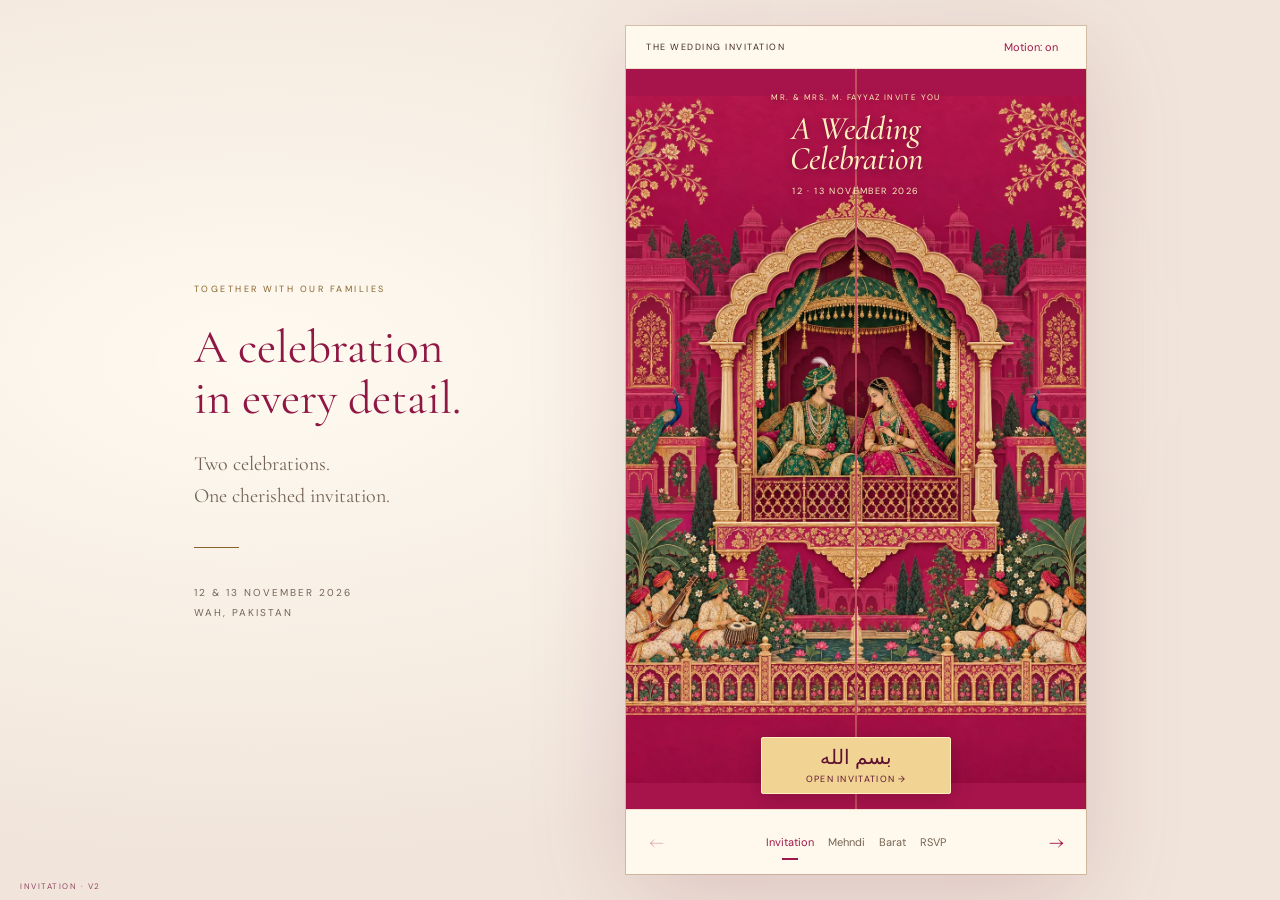
==== index.html @ 0a070c9f "Publish wedding invitation with and without Walima" ====
<!doctype html>
<html lang="en"><head><meta charset="utf-8"><meta name="viewport" content="width=device-width,initial-scale=1,viewport-fit=cover"><meta name="theme-color" content="#531d31"><meta name="description" content="With joy, Mr. & Mrs. M. Fayyaz invite you to celebrate. Mehndi, 12 November; Barat, 13 November 2026. Wah, Pakistan."><title>Awais Shakeel · Mehndi & Barat · 12–13 November 2026</title><meta name="robots" content="noindex, nofollow"><meta property="og:type" content="website"><meta property="og:title" content="You are invited · 12 & 13 November 2026"><meta property="og:description" content="Join the Fayyaz family for Mehndi and Barat celebrations in Wah, Pakistan."><meta property="og:image" content="https://ahsanrj-portfolio.github.io/awais-wedding-invitation/royal-cover-v2.webp"><meta property="og:image:alt" content="Magenta and gold royal miniature wedding illustration"><meta name="twitter:card" content="summary_large_image"><link rel="icon" href="favicon.svg" type="image/svg+xml"><link rel="canonical" href="https://ahsanrj-portfolio.github.io/awais-wedding-invitation/"><noscript><style>.opening,.navigation,.toolbar button,.primary[data-go],button[data-calendar],#replay{display:none!important}.invitation{height:auto!important}.book{min-height:600px}.page,.page[hidden]{position:relative!important;display:block!important;min-height:650px}.intro-copy{min-height:650px}</style></noscript><link rel="stylesheet" href="style.css"><link rel="stylesheet" href="visual-theme-v2.css"><link rel="preload" as="image" href="royal-cover-v2.webp"><link rel="stylesheet" href="motion.css"><link rel="stylesheet" href="barat-film.css"></head><body>
<div class="desktop-note"><span class="small">TOGETHER WITH OUR FAMILIES</span><h2>A celebration<br>in every detail.</h2><p>Two celebrations.<br>One cherished invitation.</p><span class="line"></span><p class="date-note">12 & 13 NOVEMBER 2026<br>WAH, PAKISTAN</p></div>
<main class="invitation" aria-label="Wedding invitation">
<header class="toolbar"><span class="brand">THE WEDDING INVITATION</span><button id="motion" class="text-button" aria-pressed="false">Motion: on</button></header>
<div class="book" id="book">
<section class="page intro" id="page-0" aria-labelledby="title-0"><div class="welcome-note"><p class="blessing">In the name of Allah,<br>the Most Beneficent, the Most Merciful</p><p class="hosts">Mr. & Mrs. M. Fayyaz</p><p class="invite-line">joyfully invite you to celebrate the wedding of</p></div><div class="floral-poster"><img src="floral-couple.jpg" alt="Illustrated wedding couple on a lavish red floral stage, with hanging pink flowers and chandeliers"><div class="intro-copy"><h1 id="title-0" tabindex="-1">D/o Fayyaz <span class="amp">&</span><br>Awais Shakeel</h1><p class="parentage">S/o M. Shakeel</p><p class="wedding-dates">12 & 13 November 2026</p></div></div><div class="intro-cta"><p>With your presence, our joy is complete.</p><button class="primary" data-go="1">Explore the celebrations <span>→</span></button></div></section>
<section class="page event mehndi" id="page-1" hidden aria-labelledby="title-1"><div class="event-poster mehndi-poster"><img src="mehndi-original.jpg" alt="Colourful Mehndi illustration with hanging floral baskets, orange drapes, pink backdrop, a seated couple and dhol players"><div class="poster-copy"><p class="eyebrow">THE FIRST CELEBRATION</p><h2 id="title-1" tabindex="-1">Mehndi</h2><p class="script-sub">An evening of colour & joy</p><p class="poster-date">Thursday · 12 November 2026</p><p class="poster-time">Mehndi · 7:00 PM<br>Dinner · 8:00 PM</p><p class="poster-venue">Al-Maida Marriage Hall<br><small>Jhang Bahtar Road, Wah</small></p></div></div><div class="event-content"><p class="programme">PROGRAMME · IN SHA ALLAH</p><dl class="schedule"><div><dt>Mehndi</dt><dd>7:00 PM</dd></div><div><dt>Dinner</dt><dd>8:00 PM</dd></div></dl><span aria-hidden="true" class="ornament">✧</span><p class="eyebrow">THE VENUE</p><h3>Al-Maida Marriage Hall</h3><p class="address">Jhang Bahtar Road, Wah</p><div class="actions"><button class="primary" data-calendar="0">Add to calendar <span>↗</span></button><a class="secondary" target="_blank" rel="noopener" href="https://www.google.com/maps/search/?api=1&query=Al-Maida%20Marriage%20Hall%20Jhang%20Bahtar%20Road%20Wah">Find venue ↗</a></div><p class="micro">Times in Pakistan Standard Time · Maps opens a venue search</p></div></section>
<section class="page event barat" id="page-2" hidden aria-labelledby="title-2"><div class="barat-film"><h2 id="title-2" tabindex="-1" class="scene-heading">Baraat Welcome</h2><video id="barat-video" muted loop playsinline preload="none" poster="barat-procession-poster.jpg" aria-label="Animated wedding procession beneath a maroon and gold palace arch"><source src="barat-procession.mp4" type="video/mp4"></video><div class="foreground-ground" aria-hidden="true"></div><img class="foreground-bride" src="bride-red-foreground.png" alt="Bride seen from behind wearing a deep red lehenga with ornate gold embroidery"><button class="barat-video-control" id="barat-video-control">Play scene ▷</button></div><div class="event-content"><p class="barat-event-date">Friday · 13 November 2026</p><p class="programme">PROGRAMME · IN SHA ALLAH</p><dl class="schedule"><div><dt>Arrival of Barat</dt><dd>12:00 PM</dd></div><div><dt>Lunch</dt><dd>1:00 PM</dd></div><div><dt>Rukhsati</dt><dd>3:00 PM</dd></div></dl><span aria-hidden="true" class="ornament">✧</span><p class="eyebrow">THE VENUE</p><h3>Kallisto Grand Marquee</h3><p class="address">Jhang Bahtar Road, Wah</p><div class="actions"><button class="primary" data-calendar="1">Add to calendar <span>↗</span></button><a class="secondary" target="_blank" rel="noopener" href="https://www.google.com/maps/search/?api=1&query=Kallisto%20Grand%20Marquee%20Jhang%20Bahtar%20Road%20Wah">Find venue ↗</a></div><p class="micro">Times in Pakistan Standard Time · Maps opens a venue search</p></div></section>
<section class="page rsvp" id="page-3" hidden aria-labelledby="title-3"><div class="rsvp-content"><span class="eyebrow">WE LOOK FORWARD TO WELCOMING YOU</span><h2 id="title-3" tabindex="-1">With love,<br>our family</h2><img class="couple" src="couple.jpg" alt="Illustration of a bride in maroon and gold and a groom in a black sherwani dancing together"><p class="programme">R.S.V.P.</p><div class="contacts"><a href="tel:+923005140269"><span>M. Fayyaz</span><small>0300-5140269</small><b aria-hidden="true">↗</b></a><a href="tel:+923365899009"><span>M. Ahsan</span><small>0336-5899009</small><b aria-hidden="true">↗</b></a></div><p class="looking">Looking forward</p><p class="family">M. Riaz · M. Imran · M. Ijaz</p><button id="replay" class="text-button">↺ Replay the opening</button></div></section>
<div id="opening" class="opening"><div class="cover-art" role="img" aria-label="Magenta and antique-gold miniature invitation cover with a royal couple in an emerald jharokha and wedding musicians"></div><div class="opening-copy"><p class="eyebrow">MR. & MRS. M. FAYYAZ INVITE YOU</p><h2>A Wedding<br>Celebration</h2><p>12 · 13 NOVEMBER 2026</p></div><button id="open" class="seal" aria-label="Open the wedding invitation"><span>بسم الله</span><small>OPEN INVITATION →</small></button></div>
</div><footer class="navigation"><button id="back" aria-label="Previous card">←</button><nav aria-label="Invitation cards"><button data-go="0" aria-current="page">Invitation</button><button data-go="1">Mehndi</button><button data-go="2">Barat</button><button data-go="3">RSVP</button></nav><button id="next" aria-label="Next card">→</button></footer><div class="status" role="status" aria-live="polite" id="status"></div>
</main><span class="build">INVITATION · V2</span><script src="app.js"></script><script src="motion.js"></script><script src="barat-film.js"></script></body></html>
---- style.css ----
@import url('https://fonts.googleapis.com/css2?family=Cormorant+Garamond:ital,wght@0,400;0,500;0,600;1,400;1,500&family=DM+Sans:wght@400;500;600&display=swap');
:root{--wine:#63283a;--ink:#402d28;--gold:#9d7944;--paper:#faf3e7;--sans:'DM Sans',Arial,sans-serif;--serif:'Cormorant Garamond',Georgia,serif}*{box-sizing:border-box}body{margin:0;color:var(--ink);background:#eee5d8;font-family:var(--serif);min-height:100vh;min-height:100dvh;display:flex;align-items:center;justify-content:center;gap:8vw;padding:26px;background-image:radial-gradient(ellipse at 20% 50%,#fffcf5 0%,transparent 60%)}button,a{-webkit-tap-highlight-color:transparent}button{cursor:pointer;font:inherit}button:focus-visible,a:focus-visible{outline:3px solid #b77a25;outline-offset:4px}button:disabled{opacity:.3;cursor:default}a{color:inherit}button{touch-action:manipulation}h1,h2,h3,p{margin:0}h1:focus,h2:focus{outline:none}.desktop-note{width:330px;align-self:center}.small,.eyebrow,.brand,.programme,.location-label,.date-note,.micro,.build{font-family:var(--sans)}.small{font-size:9px;letter-spacing:2.5px;color:var(--gold)}.desktop-note h2{font-size:47px;line-height:1.08;font-weight:400;margin:25px 0;color:var(--wine)}.desktop-note p{font-size:20px;line-height:1.6;color:#806f62}.line{display:block;width:45px;height:1px;background:var(--gold);margin:35px 0}.desktop-note .date-note{font-size:10px;letter-spacing:2px;line-height:2}.invitation{position:relative;width:460px;max-width:100%;height:min(900px,calc(100dvh - 52px));min-height:0;background:var(--paper);box-shadow:0 24px 90px #39221826,0 0 0 1px #a1855740;display:flex;flex-direction:column}.toolbar{height:43px;flex-shrink:0;padding:0 20px;display:flex;justify-content:space-between;align-items:center;border-bottom:1px solid #9c7b4433;background:#fbf6ed}.brand{font-size:8px;letter-spacing:1.5px}.text-button{border:0;background:none;font-family:var(--sans);font-size:10px;min-height:44px;color:var(--wine);padding:8px}.book{position:relative;flex:1;min-height:0;perspective:1400px;background:var(--paper)}.page{position:absolute;inset:0;overflow:auto;overscroll-behavior:contain;background-color:var(--paper);scrollbar-width:thin;scrollbar-color:#bca47a transparent}.page[hidden]{display:none}.intro{background-image:url('courtyard.webp');background-size:100% 100%;text-align:center}.intro-copy{padding:21% 14% 26%;min-height:100%;display:flex;align-items:center;flex-direction:column}.blessing{font-size:10px;line-height:1.5;letter-spacing:.7px;text-transform:uppercase;max-width:230px}.hosts{font-size:20px;margin-top:24px;font-weight:600}.invite-line{font-size:13px;margin:8px -4px 18px}.intro h1{font-size:44px;line-height:.96;letter-spacing:-1.5px;color:var(--wine);font-weight:500}.amp{display:block;font-size:30px;font-style:italic;color:var(--gold);margin:7px}.parentage{font-size:14px;margin-top:11px}.flourish{font-size:32px;color:var(--gold);margin:10px 0 4px}.wedding-dates{font-size:21px}.location-label{font-size:8px;letter-spacing:2px;margin-top:9px}.primary{border:1px solid var(--wine);background:var(--wine);color:#fff8e9;min-height:46px;padding:12px 20px;display:inline-flex;align-items:center;justify-content:center;gap:16px;text-decoration:none;font:11px var(--sans);letter-spacing:.2px;transition:background .2s}.primary:hover{background:#82384e}.intro .primary{margin-top:23px;padding:12px 14px;font-size:10px}.intro-bottom{position:absolute;bottom:20px;left:0;right:0;font-size:12px;font-style:italic}.navigation{height:65px;flex-shrink:0;background:#fcf7ee;border-top:1px solid #b79b733d;display:flex;align-items:center;justify-content:space-between;padding:4px 8px}.navigation>button{width:36px;min-height:44px;background:none;border:0;font-size:23px;color:var(--wine)}nav{display:flex;gap:4px}nav button{position:relative;border:0;background:transparent;font:10px var(--sans);min-height:44px;padding:10px;color:#968474}nav button[aria-current]{color:var(--wine)}nav button[aria-current]:after{content:'';width:16px;height:2px;background:var(--wine);position:absolute;bottom:4px;left:calc(50% - 8px)}.event{background-image:linear-gradient(#fbf5eae8,#fbf5eae8),url('courtyard.webp');background-size:cover;text-align:center;padding:24px}.event:before{content:'';position:absolute;inset:12px;border:1px solid #a98a5f66;pointer-events:none}.event-content{position:relative;padding:22px 12px 20px}.eyebrow{font-size:8px;letter-spacing:1.7px;line-height:1.7;color:var(--gold)}.event h2{font-size:65px;line-height:1;font-weight:400;font-style:italic;margin:14px 0 4px}.script-sub{font-size:17px;font-style:italic;color:#8f775e}.mehndi{--wine:#425b40}.date-block{display:flex;align-items:center;justify-content:center;gap:20px;border-top:1px solid #ad91664d;border-bottom:1px solid #ad91664d;padding:13px 0;margin:24px 0}.date-block strong{font-weight:400;font-size:66px;line-height:1;color:var(--wine)}.date-block span{font:9px/1.7 var(--sans);letter-spacing:1px;min-width:68px}.programme{font-size:9px;letter-spacing:1.4px;margin-bottom:14px}.schedule{margin:0 auto;max-width:270px;font-size:19px}.schedule div{display:flex;justify-content:space-between;padding:6px 0;border-bottom:1px dotted #ad916657}.schedule dd{margin:0;font-size:18px}.ornament{display:block;font-size:28px;color:var(--gold);margin:13px 0 9px}.event h3{font-size:26px;font-weight:600;margin-top:5px;line-height:1.1}.address{font-size:16px;margin-top:6px}.actions{display:flex;flex-direction:column;gap:4px;align-items:stretch;margin:23px auto 0;max-width:280px}.secondary{padding:14px 16px;font:11px var(--sans);text-underline-offset:4px;min-height:44px}.micro{font-size:8px;line-height:1.6;color:#8e7c68;margin:8px auto 0;max-width:260px}.rsvp{background:radial-gradient(ellipse at 50% 45%,#fff 0%,#faf3e7 65%);text-align:center}.rsvp-content{padding:34px 42px 20px}.rsvp h2{font-size:42px;line-height:1.05;font-style:italic;font-weight:400;color:var(--wine);margin:12px 0}.couple{height:220px;max-width:100%;object-fit:contain;mix-blend-mode:multiply}.contacts{display:flex;flex-direction:column;gap:4px}.contacts a{position:relative;padding:12px 20px;border-bottom:1px solid #bba0795e;text-decoration:none;text-align:left;min-height:58px}.contacts span{display:block;font-size:20px}.contacts small{font:10px var(--sans);color:#89735e}.contacts b{position:absolute;right:16px;top:22px;font-weight:400}.looking{font-size:16px;font-style:italic;margin-top:18px}.family{font-size:16px;margin:6px 0 10px}.opening{position:absolute;inset:0;z-index:5;perspective:1300px;overflow:hidden;background:none;pointer-events:none}.door{position:absolute;width:50.1%;height:100%;top:0;background-color:#63283a;background-image:repeating-linear-gradient(90deg,transparent 0 28px,#e9c8840b 29px 30px),linear-gradient(90deg,#0002,transparent 40%,#0002);border:1px solid #c2a16c;backface-visibility:hidden;transition:transform 1.7s cubic-bezier(.32,.04,.22,1);pointer-events:auto}.left-door{left:0;transform-origin:left center}.right-door{right:0;transform-origin:right center}.door-inlay{position:absolute;inset:17px 10px;border:1px solid #c8a76a9c;border-radius:130px 130px 0 0;box-shadow:inset 0 0 0 6px #63283a,inset 0 0 0 7px #c8a76a66}.door-panel{position:absolute;inset:48% 15px 25px;border:1px solid #c8a76a66;border-radius:60px 60px 2px 2px;background:repeating-conic-gradient(from 45deg,#c7a36b14 0% 25%,transparent 0% 50%) 0 0/24px 24px}.door-flower{position:absolute;top:19%;left:0;right:0;text-align:center;font-size:74px;color:#d3b97f66}.opening-copy{position:absolute;top:24%;left:8%;right:8%;color:#f7e6bf;text-align:center;transition:opacity .35s}.opening-copy .eyebrow{color:#ddc89e}.opening-copy h2{font-size:39px;line-height:1.08;font-weight:400;font-style:italic;margin:18px 0}.opening-copy>p:last-child{font:9px var(--sans);letter-spacing:2px}.seal{position:absolute;left:50%;top:58%;transform:translate(-50%,-50%);border:1px solid #e7c98a;border-radius:50%;width:112px;height:112px;background:#b08b4e;color:#fff8e8;box-shadow:0 0 0 5px #63283a,0 0 0 6px #c2a16c,0 8px 30px #0005;pointer-events:auto;transition:opacity .3s,box-shadow .3s}.seal:hover{box-shadow:0 0 0 7px #63283a,0 0 0 8px #e5c992,0 8px 30px #0005}.seal span{display:block;font:30px Georgia,serif}.seal small{display:block;font:7px var(--sans);letter-spacing:1px;margin-top:10px}.tap-hint{position:absolute;bottom:15%;width:100%;text-align:center;color:#d6bf94;font-size:15px;font-style:italic;transition:opacity .3s}.opening.opened .left-door{transform:rotateY(-105deg)}.opening.opened .right-door{transform:rotateY(105deg)}.opening.opened .opening-copy,.opening.opened .seal,.opening.opened .tap-hint{opacity:0;pointer-events:none}.opening[hidden]{display:none}.page.enter{animation:card-in .55s ease-out}@keyframes card-in{from{opacity:0;transform:rotateY(-7deg) translateX(12px)}to{opacity:1;transform:none}}.status{position:absolute;bottom:70px;left:25px;right:25px;font:11px/1.5 var(--sans);background:#fff9eefa;padding:0;text-align:center;z-index:8}.status:not(:empty){padding:12px;border:1px solid #c9b58f}.build{position:fixed;bottom:9px;left:20px;font-size:8px;letter-spacing:1.5px;color:#9d8b77}.calm .door{transition:none}.calm .page.enter{animation:none}@media(prefers-reduced-motion:reduce){body:not(.full-motion) .door{transition:none}body:not(.full-motion) .page.enter{animation:none}}@media(max-width:850px){.desktop-note{display:none}body{padding:18px}.invitation{height:calc(100dvh - 36px)}.build{display:none}}@media(max-width:500px){body{padding:0;display:block;background:var(--paper)}.invitation{width:100%;height:100vh;height:100dvh;min-height:0;box-shadow:none}.toolbar{padding-top:env(safe-area-inset-top);height:calc(43px + env(safe-area-inset-top));padding-left:15px;padding-right:12px}.navigation{height:calc(65px + env(safe-area-inset-bottom));padding-bottom:env(safe-area-inset-bottom)}.intro h1{font-size:clamp(35px,10.5vw,46px)}.intro-copy{padding-top:21%;padding-bottom:30%}.hosts{margin-top:20px}.rsvp-content{padding:28px 34px 20px}.event{padding:20px}.event-content{padding-top:20px}.event h2{font-size:59px}.opening-copy h2{font-size:36px}}@media(max-height:740px){.intro-copy{padding-top:15%;padding-bottom:100px}.blessing{font-size:9px}.hosts{margin-top:13px}.invite-line{margin-bottom:14px}.intro h1{font-size:37px}.flourish{margin:4px 0;font-size:25px}.intro .primary{margin-top:14px}.intro-bottom{display:none}.event-content{padding-top:10px}.event h2{font-size:51px;margin-top:8px}.date-block{margin:15px 0;padding:9px 0}.date-block strong{font-size:53px}.ornament{margin:9px 0 4px}.actions{margin-top:13px}.couple{height:160px}.rsvp-content{padding-top:20px}.rsvp h2{font-size:36px}}
/* Audit refinements */
.opening-copy{top:14%}.seal{top:65%}.tap-hint{bottom:10%}.door-flower{top:6%;font-size:58px}.wedding-dates{position:relative;z-index:1;background:#fbf4e7f2;box-shadow:0 0 18px 10px #fbf4e7ed;padding:3px 7px}.location-label{position:relative;z-index:1;background:#fbf4e7e8}.brand{font-size:9px}.text-button{font-size:11px}.eyebrow{font-size:10px}.programme{font-size:10px}nav button{font-size:11px}.micro{font-size:10px}.primary,.intro .primary{font-size:12px}.secondary{font-size:12px}.contacts small{font-size:12px}.navigation>button{width:44px;flex-shrink:0}nav{gap:0}nav button{padding:10px 7px}.door-flower,.flourish,.ornament{user-select:none}@media(max-width:350px){.brand{font-size:8px;letter-spacing:1px}.intro-copy{padding-left:12%;padding-right:12%}.opening-copy h2{font-size:32px}.seal{width:98px;height:98px}.tap-hint{font-size:13px}.rsvp-content{padding-left:24px;padding-right:24px}.event{padding:16px}.event-content{padding-left:8px;padding-right:8px}.date-block{gap:12px}}
@media(max-height:420px){.opening-copy{top:7%;left:8%;right:50%}.opening-copy h2{font-size:24px;margin:10px 0}.opening-copy .eyebrow{font-size:8px}.opening-copy>p:last-child{font-size:8px;line-height:1.6}.seal{left:75%;top:45%;width:95px;height:95px}.tap-hint{bottom:5%;font-size:12px}.door-flower{display:none}}
body{overflow-x:hidden} :root{--gold:#806033}.script-sub{color:#756047}.micro,.contacts small{color:#70604d}nav button{color:#756451}.desktop-note p{color:#756456}

.status{pointer-events:none}
---- visual-theme-v2.css ----
/* V2: supplied illustration-led invitation */
:root{--wine:#9e174d;--gold:#87632b}body{background:#f1e5db;background-image:radial-gradient(ellipse at 20% 40%,#fffaf0,transparent 65%)}.desktop-note h2{color:#8f1744}.invitation{box-shadow:0 25px 95px #6b143928,0 0 0 1px #b6986c77}.toolbar,.navigation{background:#fff8ec}.book{background:#fff7e9}.opening{background:#a7144b;overflow:hidden;perspective:1500px}.cover-art{position:absolute;inset:0;background:url('royal-cover-v2.webp') center/contain no-repeat;transform-origin:left center;transition:transform 1.2s cubic-bezier(.3,.04,.18,1),opacity 1.1s}.opening-copy{top:3%;left:10%;right:10%;color:#fff0be;text-shadow:0 2px 7px #721039}.opening-copy .eyebrow{font-size:8px;letter-spacing:1.4px;color:#ffedb8}.opening-copy h2{font-size:33px;line-height:.92;margin:9px 0 10px;font-weight:500}.opening-copy>p:last-child{font-size:9px;letter-spacing:1.6px}.seal{top:auto;bottom:2%;left:50%;transform:translateX(-50%);width:190px;height:57px;border-radius:2px;background:#f1d494;color:#5d1230;border:1px solid #fff0bf;box-shadow:0 3px 20px #60062d66}.seal span{font-size:20px;line-height:1}.seal small{font-size:9px;letter-spacing:1.3px;margin-top:6px}.seal:hover{box-shadow:0 0 0 3px #cda95c88,0 4px 20px #60062d77}.opening.opened .cover-art{transform:rotateY(-88deg);opacity:0}.calm .cover-art{transition:none}@media(prefers-reduced-motion:reduce){body:not(.full-motion) .cover-art{transition:none}}
.intro{background:#fff8e9;text-align:center}.welcome-note{padding:22px 15px 12px;background:#fff8ed}.welcome-note .blessing{margin:auto;max-width:300px;font-size:9px}.welcome-note .hosts{font-size:23px;margin-top:12px}.welcome-note .invite-line{font-size:14px;margin:6px 0 0}.floral-poster,.event-poster{position:relative;width:100%;text-align:center;overflow:hidden}.floral-poster>img,.event-poster>img{display:block;width:100%;height:auto}.intro-copy{position:absolute;top:24%;left:0;right:0;padding:0 8%;min-height:0;display:block;background:none}.intro h1{font-size:37px;line-height:.95;letter-spacing:-.5px;color:#85203a;font-weight:600}.intro .amp{display:inline;font-size:23px;margin:0 3px;color:#85622b}.intro .parentage{font-size:13px;margin-top:6px}.intro .wedding-dates{font-size:18px;margin-top:8px;padding:0;box-shadow:none;background:none}.intro-cta{padding:20px 15px 24px;background:#fff7e9}.intro-cta>p{font-style:italic;font-size:16px}.intro .primary{margin-top:14px}.event{padding:0;background-image:none}.event:before{display:none}.event-content{padding:24px 28px 26px;background:#fff5e5;position:relative}.event .programme{font-size:10px;letter-spacing:1.5px}.event .schedule{max-width:330px}.event .schedule div{padding:8px 0}.event .schedule dt,.event .schedule dd{font-size:19px}.event .ornament{margin:12px 0}.event h3{font-size:28px;line-height:1.1;margin:6px 0}.event .actions{max-width:330px;flex-direction:row;align-items:center;justify-content:center;gap:10px;margin-top:20px}.event .actions>*{flex:1}.event .secondary{padding:14px 8px;border:1px solid #b69a6c;text-decoration:none}.event .micro{max-width:330px;font-size:10px;margin-top:14px}.poster-copy{position:absolute;left:8%;right:8%;top:24%;color:#72243b}.event .poster-copy h2{font-size:57px;font-weight:500;line-height:1;margin:8px 0 5px}.event .poster-copy .script-sub{font-size:16px;color:inherit}.poster-date{font-size:17px;line-height:1.4;margin-top:12px}.poster-time{font:10px var(--sans);letter-spacing:1px;margin-top:7px}.mehndi .poster-copy .eyebrow{color:#6b4e2d}.mehndi .poster-copy .script-sub{display:none}.mehndi .poster-date{font-size:16px;margin-top:6px}.mehndi .poster-time{margin-top:5px}.mehndi{--wine:#7d374d}.barat{--wine:#efca8a;color:#f8ecdd;background:#081726}.barat .poster-copy{inset:0 0 auto;height:53%;padding:16% 9% 0;background-color:#081726;background-image:radial-gradient(circle at 18% 17%,#e5d9e8 0 .7px,transparent 1.3px),radial-gradient(circle at 70% 40%,#b8c8da 0 .5px,transparent 1.1px),radial-gradient(ellipse at 50% 100%,#28354b00,#081726aa);background-size:47px 61px,71px 87px,100% 100%;color:#f4ddeb}.barat .poster-copy .eyebrow{color:#e8c8ab;font-size:9px;letter-spacing:2px}.barat .poster-copy h2{font-size:47px;line-height:1.05;margin:17px -5px 8px}.barat .poster-copy .script-sub{font-size:22px;color:#eecbdd}.barat .poster-date{font-size:23px;margin-top:22px}.barat .poster-time{font-size:12px;letter-spacing:1px;margin-top:13px}.band-sign{position:absolute;left:23.2%;top:59.1%;width:20.5%;height:6%;background:#391d46;color:#ffd182;font:bold 14px/1.05 var(--sans);display:flex;align-items:center;justify-content:center;flex-direction:column;text-shadow:0 0 5px #f35b52;transform:rotate(2deg);padding:3px}.barat .event-content{background:#0b192b;color:#f9ecdd;border-top:1px solid #b9926455}.barat .event-content .eyebrow,.barat .ornament{color:#e4bf87}.barat .event-content .primary{background:#efca8a;color:#1e2030;border-color:#efca8a}.barat .event-content .secondary{color:#f2dfc5;border-color:#b8976c}.barat .event-content .micro{color:#c6beb6}.barat .schedule div{border-color:#b8976c66}.rsvp{background:#fdf0de}.rsvp-content{padding-top:30px}.rsvp .couple{height:250px}.rsvp h2{color:#9e174d}.build{color:#8f4864}.primary{border-radius:0}
@media(max-width:500px){.intro h1{font-size:32px}.welcome-note{padding-top:20px}.opening-copy h2{font-size:30px}.opening-copy{top:4%}.event .poster-copy h2{font-size:48px}.barat .poster-copy h2{font-size:43px}.barat .poster-date{font-size:21px}.band-sign{font-size:12px}.event-content{padding-left:24px;padding-right:24px}}
@media(max-width:350px){.intro h1{font-size:27px}.intro .parentage{font-size:11px;margin-top:4px}.intro .wedding-dates{font-size:15px;margin-top:5px}.event .poster-copy h2{font-size:40px}.poster-copy .eyebrow{font-size:8px}.mehndi .poster-date{font-size:13px}.mehndi .poster-time{font-size:9px}.barat .poster-copy h2{font-size:36px;margin-top:13px}.barat .poster-copy .script-sub{font-size:20px}.barat .poster-date{font-size:18px;margin-top:18px}.barat .poster-time{font-size:10px}.band-sign{font-size:10px}.opening-copy h2{font-size:27px}.opening-copy .eyebrow{font-size:7px}.seal{width:164px;height:49px}.seal small{font-size:8px}}
@media(max-height:500px) and (min-width:501px){.opening-copy{top:7%;left:3%;right:65%}.opening-copy h2{font-size:24px;line-height:1}.opening-copy .eyebrow{font-size:7px}.opening-copy>p:last-child{font-size:8px;line-height:1.5}.seal{left:83%;bottom:35%;width:125px;height:54px}.seal small{font-size:7px}.cover-art{background-position:center}}

.barat .poster-copy:after{content:'';position:absolute;left:0;right:0;bottom:-30px;height:30px;background:linear-gradient(#081726,transparent);pointer-events:none}

/* Original supplied Mehndi artwork, with event details in the writing area. */
.mehndi-poster .poster-copy{top:18%;left:8%;right:8%;height:34.5%;padding:4% 3% 2%;background:#dceef1;color:#943a44;border:1px solid #b4d3d955;display:flex;flex-direction:column;justify-content:center}
.mehndi-poster .poster-copy .eyebrow{color:#80471f;font-size:8px;letter-spacing:1.4px}
.mehndi-poster .poster-copy h2{color:#b52b63;font-size:55px;margin:7px 0}
.mehndi-poster .poster-date{font-size:17px;color:#85521b;margin:5px 0}
.mehndi-poster .poster-time{font-size:12px;line-height:1.7;letter-spacing:.4px;margin:5px 0}
.mehndi-poster .poster-venue{font-size:18px;line-height:1.25;margin:10px 0 0;color:#85521b}
.mehndi-poster .poster-venue small{font-size:14px}
@media(max-width:350px){.mehndi-poster .poster-copy h2{font-size:40px;margin:4px 0}.mehndi-poster .poster-date{font-size:13px}.mehndi-poster .poster-time{font-size:10px;margin:3px 0}.mehndi-poster .poster-venue{font-size:15px;margin-top:5px}.mehndi-poster .poster-venue small{font-size:12px}}

/* New user-selected Band Baja Baraat artwork. Cover only old invitation copy. */
.barat .poster-copy{height:51%;padding-top:10%;background-color:#06121c;clip-path:polygon(0 0,100% 0,100% 71%,76% 71%,76% 100%,24% 100%,24% 71%,0 71%)}
.barat .poster-copy:after{display:none}
.barat .poster-copy h2{font-size:58px;margin:15px 0 8px}
.barat .poster-copy .script-sub{font-size:23px}
.barat .poster-date{font-size:22px;margin-top:22px}
.barat .poster-time{font-size:12px;margin-top:14px}
@media(max-width:350px){.barat .poster-copy h2{font-size:46px}.barat .poster-copy .script-sub{font-size:19px}.barat .poster-date{font-size:18px;margin-top:16px}.barat .poster-time{font-size:10px}}
---- motion.css ----
.book{isolation:isolate;overflow:hidden}
.opening{background:transparent;perspective:1400px}
.cover-art{overflow:visible;background:none!important;transform:none!important;opacity:1!important;transition:none}
.cover-wing{position:absolute;top:0;bottom:0;width:50%;overflow:hidden;backface-visibility:hidden;background:#a7144b;transition:transform 1.8s cubic-bezier(.22,.65,.18,1),filter 1.8s;will-change:transform}
.cover-wing:first-child{left:0;transform-origin:left center;border-right:1px solid #ebcc8055}
.cover-wing:last-child{right:0;transform-origin:right center;border-left:1px solid #ebcc8055}
.wing-art{position:absolute;top:0;bottom:0;width:200%;background:url('royal-cover-v2.webp') center/contain no-repeat}
.cover-wing:last-child .wing-art{right:0}
.opening.opened .cover-wing:first-child{transform:rotateY(-108deg);filter:brightness(.6)}
.opening.opened .cover-wing:last-child{transform:rotateY(108deg);filter:brightness(.6)}
.opening-copy{transition:opacity .4s,transform .5s}
.opening.opened .opening-copy{transform:translateY(-12px)}
.opening:not(.opened) .seal{animation:seal-glow 3.8s ease-in-out infinite}
@keyframes seal-glow{50%{box-shadow:0 0 0 5px #f5d78b30,0 0 25px #f3d08466}}
.page.enter{animation:chapter-in .85s cubic-bezier(.16,1,.3,1) both}
@keyframes chapter-in{from{opacity:0;transform:translateX(calc(var(--direction,1)*35px)) rotateY(calc(var(--direction,1)*8deg)) scale(.98)}to{opacity:1;transform:none}}
.motion-reveal{animation:copy-reveal .85s cubic-bezier(.2,.7,.2,1) both;animation-delay:var(--reveal-delay,0ms)}
@keyframes copy-reveal{from{opacity:0;transform:translateY(14px)}to{opacity:1;transform:none}}
.ambient-field{position:absolute;inset:0;overflow:hidden;pointer-events:none;z-index:2;contain:paint}
.ambient-petal{position:absolute;left:var(--x);top:-20px;width:var(--size);height:calc(var(--size)*1.5);border-radius:80% 0 80% 20%;background:var(--petal);opacity:0;animation:petal-fall var(--duration) linear infinite;animation-delay:var(--delay)}
@keyframes petal-fall{0%{transform:translate3d(0,-20px,0) rotate(0);opacity:0}12%{opacity:.62}85%{opacity:.45}100%{transform:translate3d(var(--drift),var(--travel),0) rotate(320deg);opacity:0}}
.ambient-star{position:absolute;left:var(--x);top:var(--y);width:3px;height:3px;border-radius:50%;background:#ffe7a6;box-shadow:0 0 7px 2px #ffe1a466;animation:star-breathe var(--duration) ease-in-out infinite;animation-delay:var(--delay)}
@keyframes star-breathe{0%,100%{opacity:.12;transform:scale(.7)}50%{opacity:.8;transform:scale(1.25)}}
.light-beam{position:absolute;bottom:18%;left:19%;width:38%;height:41%;transform-origin:50% 100%;background:linear-gradient(0deg,#eab5f025,transparent);clip-path:polygon(42% 100%,58% 100%,100% 0,0 0);animation:light-sweep 9s ease-in-out infinite;mix-blend-mode:screen}
.light-beam.second{left:49%;animation-delay:-4.5s;background:linear-gradient(0deg,#ffe5a525,transparent)}
@keyframes light-sweep{0%,100%{transform:rotate(-17deg);opacity:.3}50%{transform:rotate(18deg);opacity:.7}}
.poster-copy,.intro-copy,.band-sign{z-index:3}
.primary,.secondary,.contacts a,.navigation button{transition:transform .2s ease,background-color .2s ease,box-shadow .2s ease}
.primary:active,.secondary:active,.navigation button:active{transform:scale(.96)}
.primary:hover{box-shadow:0 5px 18px #76234320;transform:translateY(-2px)}
.page[hidden] *,body.motion-paused *{animation-play-state:paused!important}
.calm .cover-wing{transition:none}.calm .cover-wing,.calm .opening-copy{filter:none}
.calm .ambient-field{display:none}.calm .motion-reveal,.calm .page.enter,.calm .seal{animation:none!important}
.calm .primary,.calm .secondary,.calm .contacts a,.calm .navigation button{transition:none;transform:none}
@media(prefers-reduced-motion:reduce){body:not(.full-motion) .ambient-field{display:none}body:not(.full-motion) .cover-wing{transition:none}body:not(.full-motion) .motion-reveal,body:not(.full-motion) .seal{animation:none}}
---- barat-film.css ----
.barat{--wine:#7f233b;background:#faf5e9;color:#5c302e}
.barat-film{position:relative;aspect-ratio:9/17;background:#f7f4e9;overflow:hidden}
.barat-film>video{display:block;width:100%;height:auto}
.barat .scene-heading{position:absolute;top:0;left:0;right:0;height:8%;z-index:2;margin:0;padding:2% 0;background:#faf8ee;color:#7f233b;font-size:34px;line-height:1.2;font-style:italic;font-weight:500;display:flex;align-items:center;justify-content:center}
.foreground-ground{position:absolute;inset:76% 0 0;background:linear-gradient(#e7e6dc,#f5f1e4 70%);z-index:1;border-top:1px solid #deded244}
.foreground-ground:after{content:'';position:absolute;inset:0;background:repeating-linear-gradient(0deg,transparent 0 32px,#8f8e7512 33px 34px);transform:perspective(300px) rotateX(25deg);transform-origin:top}
.barat-film>.foreground-bride{position:absolute;bottom:0;left:50%;transform:translateX(-50%);height:33%;width:auto;max-width:70%;object-fit:contain;z-index:2;filter:drop-shadow(0 5px 5px #44252230)}
.barat-video-control{position:absolute;right:9px;bottom:10px;z-index:4;background:#fff9eeeb;border:1px solid #966b49;min-height:44px;padding:8px 10px;color:#6a2435;font:10px var(--sans)}
.barat .event-content{background:#fff5e5;color:#5c302e;border-color:#b9936755}
.barat .event-content .eyebrow,.barat .ornament{color:#855c2e}
.barat .event-content .primary{background:#7f233b;border-color:#7f233b;color:#fff7ea}
.barat .event-content .secondary{color:#7f233b;border-color:#ac8055}
.barat .event-content .micro{color:#75604c}
.barat-event-date{font-size:23px;color:#7f233b;margin:0 0 18px}
@media(max-width:350px){.barat .scene-heading{font-size:28px}.barat-event-date{font-size:20px}.barat-video-control{font-size:9px;padding:7px}}
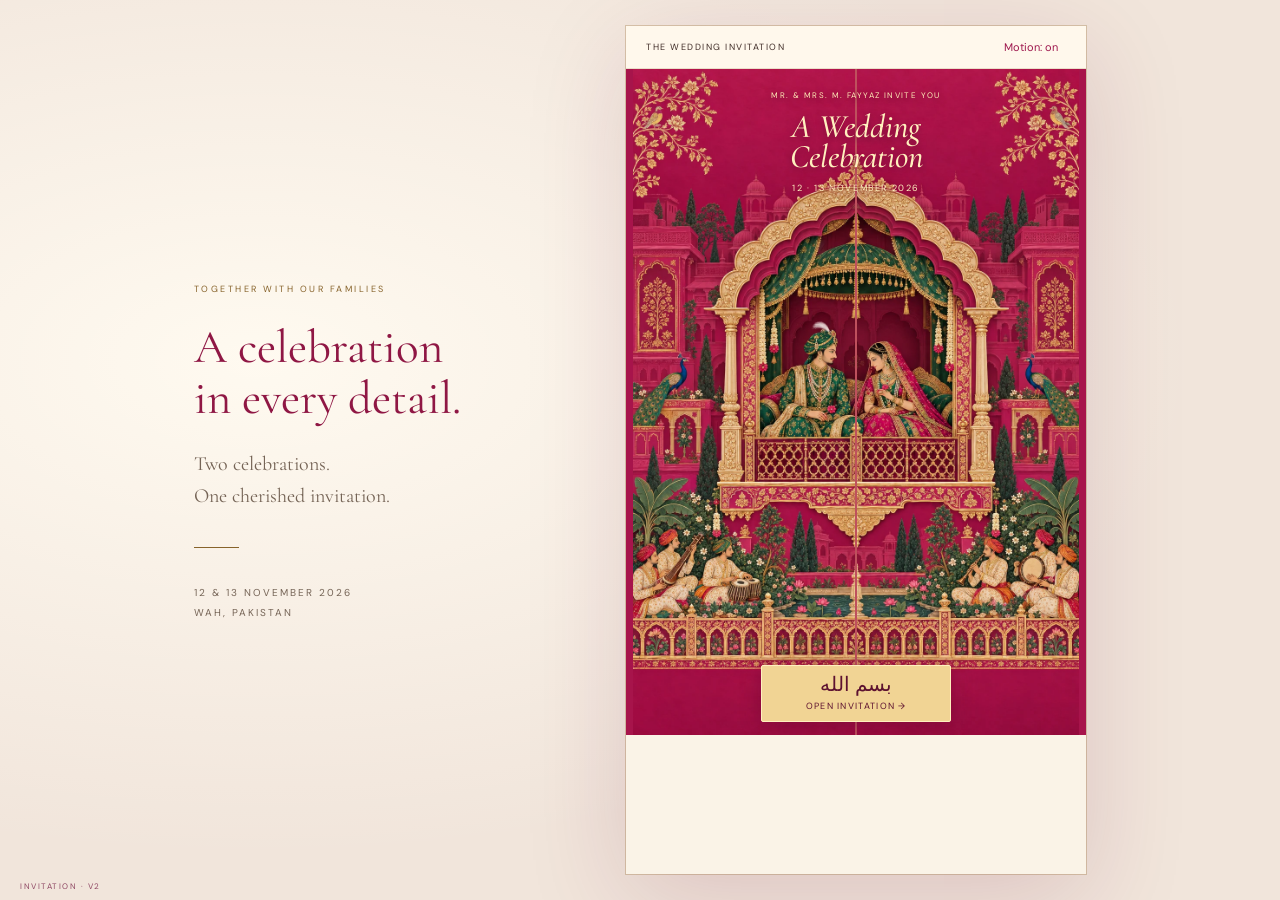
==== commit 4b4faeb0: "Make next-card navigation and scrolling clear for guests" ====
--- a/index.html
+++ b/index.html
@@ -1,5 +1,5 @@
 <!doctype html>
-<html lang="en"><head><meta charset="utf-8"><meta name="viewport" content="width=device-width,initial-scale=1,viewport-fit=cover"><meta name="theme-color" content="#531d31"><meta name="description" content="With joy, Mr. & Mrs. M. Fayyaz invite you to celebrate. Mehndi, 12 November; Barat, 13 November 2026. Wah, Pakistan."><title>Awais Shakeel · Mehndi & Barat · 12–13 November 2026</title><meta name="robots" content="noindex, nofollow"><meta property="og:type" content="website"><meta property="og:title" content="You are invited · 12 & 13 November 2026"><meta property="og:description" content="Join the Fayyaz family for Mehndi and Barat celebrations in Wah, Pakistan."><meta property="og:image" content="https://ahsanrj-portfolio.github.io/awais-wedding-invitation/royal-cover-v2.webp"><meta property="og:image:alt" content="Magenta and gold royal miniature wedding illustration"><meta name="twitter:card" content="summary_large_image"><link rel="icon" href="favicon.svg" type="image/svg+xml"><link rel="canonical" href="https://ahsanrj-portfolio.github.io/awais-wedding-invitation/"><noscript><style>.opening,.navigation,.toolbar button,.primary[data-go],button[data-calendar],#replay{display:none!important}.invitation{height:auto!important}.book{min-height:600px}.page,.page[hidden]{position:relative!important;display:block!important;min-height:650px}.intro-copy{min-height:650px}</style></noscript><link rel="stylesheet" href="style.css"><link rel="stylesheet" href="visual-theme-v2.css"><link rel="preload" as="image" href="royal-cover-v2.webp"><link rel="stylesheet" href="motion.css"><link rel="stylesheet" href="barat-film.css"></head><body>
+<html lang="en"><head><meta charset="utf-8"><meta name="viewport" content="width=device-width,initial-scale=1,viewport-fit=cover"><meta name="theme-color" content="#531d31"><meta name="description" content="With joy, Mr. & Mrs. M. Fayyaz invite you to celebrate. Mehndi, 12 November; Barat, 13 November 2026. Wah, Pakistan."><title>Awais Shakeel · Mehndi & Barat · 12–13 November 2026</title><meta name="robots" content="noindex, nofollow"><meta property="og:type" content="website"><meta property="og:title" content="You are invited · 12 & 13 November 2026"><meta property="og:description" content="Join the Fayyaz family for Mehndi and Barat celebrations in Wah, Pakistan."><meta property="og:image" content="https://ahsanrj-portfolio.github.io/awais-wedding-invitation/royal-cover-v2.webp"><meta property="og:image:alt" content="Magenta and gold royal miniature wedding illustration"><meta name="twitter:card" content="summary_large_image"><link rel="icon" href="favicon.svg" type="image/svg+xml"><link rel="canonical" href="https://ahsanrj-portfolio.github.io/awais-wedding-invitation/"><noscript><style>.opening,.navigation,.toolbar button,.primary[data-go],button[data-calendar],#replay{display:none!important}.invitation{height:auto!important}.book{min-height:600px}.page,.page[hidden]{position:relative!important;display:block!important;min-height:650px}.intro-copy{min-height:650px}</style></noscript><link rel="stylesheet" href="style.css"><link rel="stylesheet" href="visual-theme-v2.css?v=2"><link rel="preload" as="image" href="royal-cover-v2.webp"><link rel="stylesheet" href="motion.css"><link rel="stylesheet" href="barat-film.css"><link rel="stylesheet" href="navigation-guide.css"></head><body>
 <div class="desktop-note"><span class="small">TOGETHER WITH OUR FAMILIES</span><h2>A celebration<br>in every detail.</h2><p>Two celebrations.<br>One cherished invitation.</p><span class="line"></span><p class="date-note">12 & 13 NOVEMBER 2026<br>WAH, PAKISTAN</p></div>
 <main class="invitation" aria-label="Wedding invitation">
 <header class="toolbar"><span class="brand">THE WEDDING INVITATION</span><button id="motion" class="text-button" aria-pressed="false">Motion: on</button></header>
@@ -7,7 +7,7 @@
 <section class="page intro" id="page-0" aria-labelledby="title-0"><div class="welcome-note"><p class="blessing">In the name of Allah,<br>the Most Beneficent, the Most Merciful</p><p class="hosts">Mr. & Mrs. M. Fayyaz</p><p class="invite-line">joyfully invite you to celebrate the wedding of</p></div><div class="floral-poster"><img src="floral-couple.jpg" alt="Illustrated wedding couple on a lavish red floral stage, with hanging pink flowers and chandeliers"><div class="intro-copy"><h1 id="title-0" tabindex="-1">D/o Fayyaz <span class="amp">&</span><br>Awais Shakeel</h1><p class="parentage">S/o M. Shakeel</p><p class="wedding-dates">12 & 13 November 2026</p></div></div><div class="intro-cta"><p>With your presence, our joy is complete.</p><button class="primary" data-go="1">Explore the celebrations <span>→</span></button></div></section>
 <section class="page event mehndi" id="page-1" hidden aria-labelledby="title-1"><div class="event-poster mehndi-poster"><img src="mehndi-original.jpg" alt="Colourful Mehndi illustration with hanging floral baskets, orange drapes, pink backdrop, a seated couple and dhol players"><div class="poster-copy"><p class="eyebrow">THE FIRST CELEBRATION</p><h2 id="title-1" tabindex="-1">Mehndi</h2><p class="script-sub">An evening of colour & joy</p><p class="poster-date">Thursday · 12 November 2026</p><p class="poster-time">Mehndi · 7:00 PM<br>Dinner · 8:00 PM</p><p class="poster-venue">Al-Maida Marriage Hall<br><small>Jhang Bahtar Road, Wah</small></p></div></div><div class="event-content"><p class="programme">PROGRAMME · IN SHA ALLAH</p><dl class="schedule"><div><dt>Mehndi</dt><dd>7:00 PM</dd></div><div><dt>Dinner</dt><dd>8:00 PM</dd></div></dl><span aria-hidden="true" class="ornament">✧</span><p class="eyebrow">THE VENUE</p><h3>Al-Maida Marriage Hall</h3><p class="address">Jhang Bahtar Road, Wah</p><div class="actions"><button class="primary" data-calendar="0">Add to calendar <span>↗</span></button><a class="secondary" target="_blank" rel="noopener" href="https://www.google.com/maps/search/?api=1&query=Al-Maida%20Marriage%20Hall%20Jhang%20Bahtar%20Road%20Wah">Find venue ↗</a></div><p class="micro">Times in Pakistan Standard Time · Maps opens a venue search</p></div></section>
 <section class="page event barat" id="page-2" hidden aria-labelledby="title-2"><div class="barat-film"><h2 id="title-2" tabindex="-1" class="scene-heading">Baraat Welcome</h2><video id="barat-video" muted loop playsinline preload="none" poster="barat-procession-poster.jpg" aria-label="Animated wedding procession beneath a maroon and gold palace arch"><source src="barat-procession.mp4" type="video/mp4"></video><div class="foreground-ground" aria-hidden="true"></div><img class="foreground-bride" src="bride-red-foreground.png" alt="Bride seen from behind wearing a deep red lehenga with ornate gold embroidery"><button class="barat-video-control" id="barat-video-control">Play scene ▷</button></div><div class="event-content"><p class="barat-event-date">Friday · 13 November 2026</p><p class="programme">PROGRAMME · IN SHA ALLAH</p><dl class="schedule"><div><dt>Arrival of Barat</dt><dd>12:00 PM</dd></div><div><dt>Lunch</dt><dd>1:00 PM</dd></div><div><dt>Rukhsati</dt><dd>3:00 PM</dd></div></dl><span aria-hidden="true" class="ornament">✧</span><p class="eyebrow">THE VENUE</p><h3>Kallisto Grand Marquee</h3><p class="address">Jhang Bahtar Road, Wah</p><div class="actions"><button class="primary" data-calendar="1">Add to calendar <span>↗</span></button><a class="secondary" target="_blank" rel="noopener" href="https://www.google.com/maps/search/?api=1&query=Kallisto%20Grand%20Marquee%20Jhang%20Bahtar%20Road%20Wah">Find venue ↗</a></div><p class="micro">Times in Pakistan Standard Time · Maps opens a venue search</p></div></section>
-<section class="page rsvp" id="page-3" hidden aria-labelledby="title-3"><div class="rsvp-content"><span class="eyebrow">WE LOOK FORWARD TO WELCOMING YOU</span><h2 id="title-3" tabindex="-1">With love,<br>our family</h2><img class="couple" src="couple.jpg" alt="Illustration of a bride in maroon and gold and a groom in a black sherwani dancing together"><p class="programme">R.S.V.P.</p><div class="contacts"><a href="tel:+923005140269"><span>M. Fayyaz</span><small>0300-5140269</small><b aria-hidden="true">↗</b></a><a href="tel:+923365899009"><span>M. Ahsan</span><small>0336-5899009</small><b aria-hidden="true">↗</b></a></div><p class="looking">Looking forward</p><p class="family">M. Riaz · M. Imran · M. Ijaz</p><button id="replay" class="text-button">↺ Replay the opening</button></div></section>
+<section class="page rsvp" id="page-3" hidden aria-labelledby="title-3"><div class="rsvp-content"><span class="eyebrow">WE LOOK FORWARD TO WELCOMING YOU</span><h2 id="title-3" tabindex="-1">With love,<br>our family</h2><img class="couple" src="couple-blended.svg" alt="Illustration of a bride in maroon and gold and a groom in a black sherwani dancing together"><p class="programme">R.S.V.P.</p><div class="contacts"><a href="tel:+923005140269"><span>M. Fayyaz</span><small>0300-5140269</small><b aria-hidden="true">↗</b></a><a href="tel:+923365899009"><span>M. Ahsan</span><small>0336-5899009</small><b aria-hidden="true">↗</b></a></div><p class="looking">Looking forward</p><p class="family">M. Riaz · M. Imran · M. Ijaz</p><button id="replay" class="text-button">↺ Replay the opening</button></div></section>
 <div id="opening" class="opening"><div class="cover-art" role="img" aria-label="Magenta and antique-gold miniature invitation cover with a royal couple in an emerald jharokha and wedding musicians"></div><div class="opening-copy"><p class="eyebrow">MR. & MRS. M. FAYYAZ INVITE YOU</p><h2>A Wedding<br>Celebration</h2><p>12 · 13 NOVEMBER 2026</p></div><button id="open" class="seal" aria-label="Open the wedding invitation"><span>بسم الله</span><small>OPEN INVITATION →</small></button></div>
 </div><footer class="navigation"><button id="back" aria-label="Previous card">←</button><nav aria-label="Invitation cards"><button data-go="0" aria-current="page">Invitation</button><button data-go="1">Mehndi</button><button data-go="2">Barat</button><button data-go="3">RSVP</button></nav><button id="next" aria-label="Next card">→</button></footer><div class="status" role="status" aria-live="polite" id="status"></div>
-</main><span class="build">INVITATION · V2</span><script src="app.js"></script><script src="motion.js"></script><script src="barat-film.js"></script></body></html>+</main><span class="build">INVITATION · V2</span><script src="app.js"></script><script src="motion.js"></script><script src="barat-film.js"></script><script src="navigation-guide.js"></script></body></html>
--- a/visual-theme-v2.css
+++ b/visual-theme-v2.css
@@ -25,3 +25,6 @@
 .barat .poster-date{font-size:22px;margin-top:22px}
 .barat .poster-time{font-size:12px;margin-top:14px}
 @media(max-width:350px){.barat .poster-copy h2{font-size:46px}.barat .poster-copy .script-sub{font-size:19px}.barat .poster-date{font-size:18px;margin-top:16px}.barat .poster-time{font-size:10px}}
+
+/* Explicit cream image compositing avoids Safari mix-blend layering differences. */
+.rsvp .couple{mix-blend-mode:normal}
--- a/navigation-guide.css
+++ b/navigation-guide.css
@@ -0,0 +1,13 @@
+
+.navigation{height:auto!important;display:grid!important;grid-template-columns:1fr 1.5fr;gap:4px 12px;padding:5px 16px calc(7px + env(safe-area-inset-bottom))!important;flex-shrink:0}
+.navigation nav{grid-column:1/-1;grid-row:2;justify-content:center;gap:9px;min-width:0}
+.navigation nav button{min-height:28px;padding:4px 3px;font-size:10px}
+.navigation #back,.navigation #next{grid-row:3;width:auto;height:auto;min-height:44px;border-radius:5px;font-family:var(--sans);font-size:12px;line-height:1.3;padding:6px 10px}
+.navigation #back{grid-column:1;border:1px solid #9e174d35;color:#872140}
+.navigation #next{grid-column:2;background:#9e174d;color:#fff8ed;border:1px solid #9e174d;display:flex;flex-direction:column;align-items:center;justify-content:center}
+.navigation #next small{font-size:9px;letter-spacing:.2px;font-weight:400;margin-top:2px}
+.navigation #next:disabled{background:#e8dece;border-color:#e8dece;color:#6b5c4a;opacity:1}
+.navigation .scroll-guide{grid-column:1/-1;grid-row:1;min-height:24px;padding:2px 5px;border:0;background:none;color:#7b2943;font:11px var(--sans);display:flex;align-items:center;justify-content:center;gap:7px}
+.navigation .scroll-guide[data-end="true"]{color:#796c5d;cursor:default}
+.navigation .guide-arrow{font-size:18px;line-height:1}
+@media(max-width:350px){.navigation{padding-left:10px!important;padding-right:10px!important;gap:3px 8px}.navigation nav{gap:6px}.navigation #next,.navigation #back{font-size:11px}}
